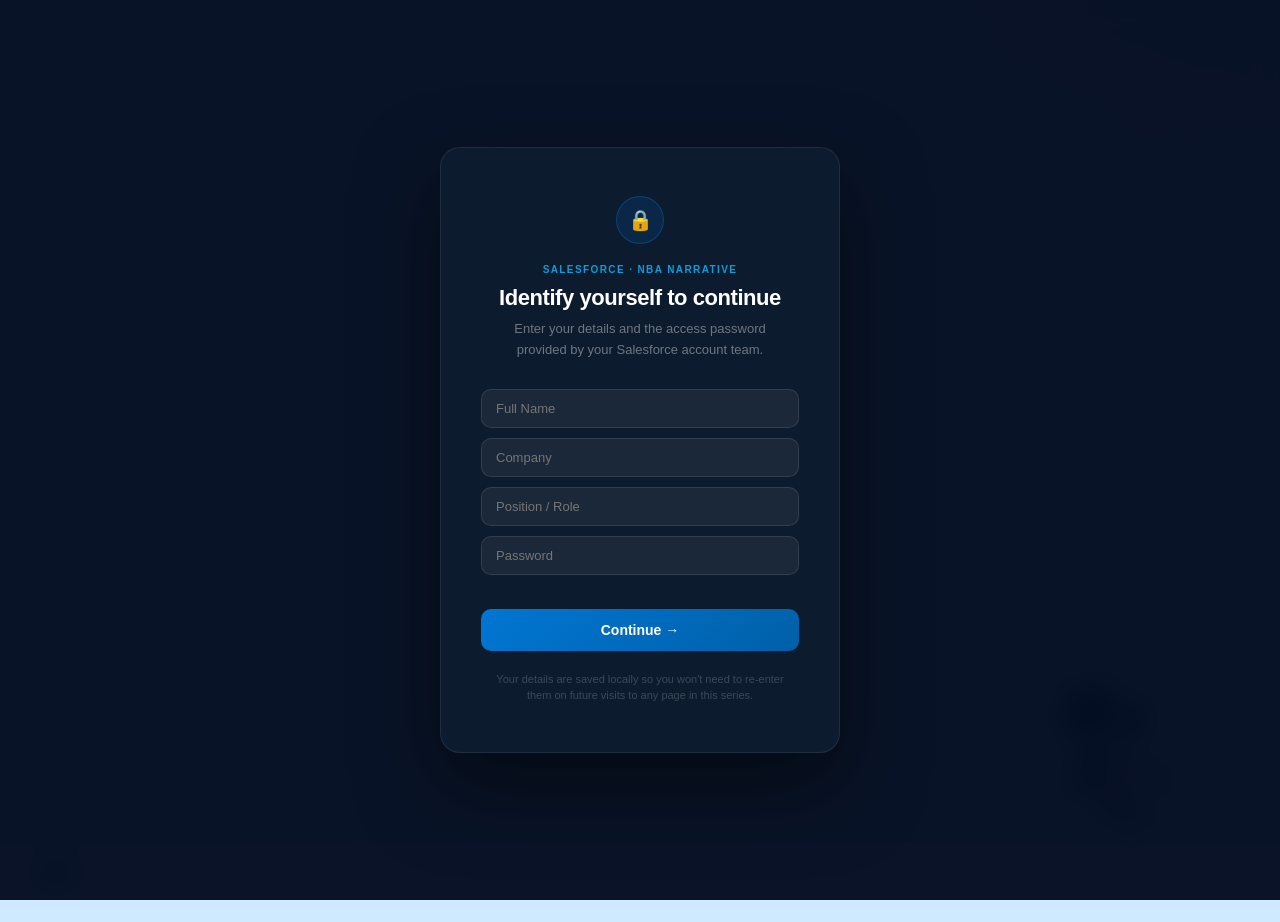
==== index.html @ 4ed5f7d3 "Initial: 7-slide decisioning hub framing deck Trimmed from nba-narrative slides-light-internal.html." ====
<!DOCTYPE html>
<html lang="en">
<head>
    <meta charset="UTF-8">
    <meta name="viewport" content="width=device-width, initial-scale=1.0">
    <title>Decisioning Hub Framing — Salesforce</title>
    <style>
        *, *::before, *::after {
            box-sizing: border-box;
            margin: 0;
            padding: 0;
        }

        :root {
            --navy:   #CFE9FE;
            --navy2:  #EAF5FE;
            --blue:   #022AC0;
            --blue2:  #022AC0;
            --royal:  #022AC0;
            --teal:   #04E1CB;
            --lblue:  #90D0FE;
            --gold:   #F6BC06;
            --white:  #002775;
            --text:   #002775;
            --card:   rgba(0, 39, 117, 0.06);
            --card-h: rgba(0, 39, 117, 0.12);
            --border: rgba(0, 39, 117, 0.14);
            --muted:  rgba(0, 39, 117, 0.6);
        }

        html, body {
            width: 100%;
            height: 100%;
            overflow: hidden;
            font-family: 'Segoe UI', Arial, sans-serif;
            background: var(--navy);
            color: var(--text);
            -webkit-font-smoothing: antialiased;
        }

        .bg-base {
            position: fixed;
            inset: 0;
            z-index: 0;
            pointer-events: none;
            background: radial-gradient(ellipse 90% 70% at 100% 0%, rgba(2, 42, 192, 0.07) 0%, transparent 55%),
                        radial-gradient(ellipse 60% 50% at 0% 100%, rgba(4, 225, 203, 0.04) 0%, transparent 50%),
                        linear-gradient(170deg, #CFE9FE 0%, #D8EFFE 60%, #CFE9FE 100%);
        }

        .bg-noise {
            position: fixed;
            inset: 0;
            z-index: 0;
            pointer-events: none;
            opacity: 0.012;
            background-image: url("data:image/svg+xml,%3Csvg viewBox='0 0 256 256' xmlns='http://www.w3.org/2000/svg'%3E%3Cfilter id='n'%3E%3CfeTurbulence type='fractalNoise' baseFrequency='0.9' numOctaves='4' stitchTiles='stitch'/%3E%3C/filter%3E%3Crect width='100%25' height='100%25' filter='url(%23n)'/%3E%3C/svg%3E");
            background-repeat: repeat;
            background-size: 200px 200px;
        }

        .deck {
            width: 100%;
            height: 100vh;
            position: relative;
            z-index: 1;
        }

        .slide {
            position: absolute;
            inset: 0;
            display: flex;
            align-items: center;
            justify-content: center;
            padding: 64px 108px 88px;
            opacity: 0;
            pointer-events: none;
            transition: opacity 0.45s cubic-bezier(0.4, 0, 0.2, 1), transform 0.45s cubic-bezier(0.4, 0, 0.2, 1);
            transform: translateY(22px);
        }

        .slide.active {
            opacity: 1;
            pointer-events: all;
            transform: translateY(0);
        }

        .slide.exit {
            opacity: 0;
            transform: translateY(-18px);
            transition: opacity 0.26s ease, transform 0.26s ease;
        }

        /* ── NAV BAR ── */
        .nav-bar {
            position: fixed;
            bottom: 0;
            left: 0;
            right: 0;
            z-index: 100;
            height: 56px;
            display: flex;
            align-items: center;
            justify-content: space-between;
            padding: 0 40px;
            background: rgba(255, 255, 255, 0.92);
            backdrop-filter: blur(20px);
            border-top: 1px solid rgba(0, 39, 117, 0.1);
        }

        .nav-brand {
            display: flex;
            align-items: center;
            gap: 12px;
        }

        .nav-sf-logo {
            height: 24px;
            width: auto;
        }

        .nav-divider {
            width: 1px;
            height: 18px;
            background: rgba(0, 39, 117, 0.14);
        }

        .nav-title {
            font-size: 11px;
            font-weight: 700;
            letter-spacing: 0.08em;
            text-transform: uppercase;
            color: rgba(0, 39, 117, 0.5);
        }

        .nav-controls {
            display: flex;
            align-items: center;
            gap: 14px;
        }

        .nav-btn {
            width: 30px;
            height: 30px;
            border-radius: 50%;
            border: 1px solid rgba(2, 42, 192, 0.3);
            background: none;
            color: rgba(0, 39, 117, 0.7);
            font-size: 15px;
            cursor: pointer;
            display: flex;
            align-items: center;
            justify-content: center;
            transition: all 0.2s;
            font-family: inherit;
        }

        .nav-btn:hover {
            border-color: var(--blue2);
            color: var(--blue2);
            background: rgba(2, 42, 192, 0.06);
        }

        .nav-btn:focus-visible {
            outline: 2px solid var(--blue2);
            outline-offset: 3px;
        }

        .nav-btn:disabled {
            opacity: 0.28;
            cursor: default;
        }

        .nav-counter {
            font-size: 11px;
            color: var(--muted);
            min-width: 32px;
            text-align: center;
            letter-spacing: 0.04em;
        }

        .nav-dots {
            display: flex;
            align-items: center;
            gap: 5px;
        }

        .dot {
            width: 5px;
            height: 5px;
            border-radius: 50%;
            background: rgba(0, 39, 117, 0.2);
            cursor: pointer;
            transition: all 0.3s;
            border: none;
            padding: 0;
            flex-shrink: 0;
        }

        .dot:focus-visible {
            outline: 2px solid var(--blue2);
            outline-offset: 3px;
            border-radius: 4px;
        }

        .dot.active {
            background: var(--blue2);
            width: 16px;
            border-radius: 3px;
        }

        .key-hint {
            position: fixed;
            bottom: 66px;
            right: 36px;
            font-size: 9px;
            color: rgba(0, 39, 117, 0.22);
            letter-spacing: 0.06em;
            display: flex;
            align-items: center;
            gap: 4px;
        }

        .key {
            padding: 2px 5px;
            border-radius: 3px;
            border: 1px solid rgba(0, 39, 117, 0.14);
            font-size: 8px;
        }

        /* ── TYPOGRAPHY ── */
        .eyebrow {
            font-size: 14px;
            font-weight: 700;
            letter-spacing: 0.18em;
            text-transform: uppercase;
            color: var(--blue2);
            margin-bottom: 16px;
        }

        .big {
            font-size: clamp(40px, 4.5vw, 66px);
            font-weight: 900;
            line-height: 1.05;
            letter-spacing: -0.03em;
            margin-bottom: 24px;
            color: var(--text);
        }

        .sub {
            font-size: clamp(17px, 1.6vw, 21px);
            color: var(--muted);
            line-height: 1.8;
            max-width: 540px;
        }

        .hl       { color: var(--blue2); }
        .hl-teal  { color: var(--teal); }
        .hl-gold  { color: #C89000; }
        .hl-lblue { color: #0057B8; }

        .accent-line {
            width: 40px;
            height: 3px;
            border-radius: 2px;
            margin-bottom: 20px;
            background: linear-gradient(90deg, var(--blue2), var(--teal));
        }

        /* ── 2-COLUMN ── */
        .two-col {
            display: flex;
            gap: 72px;
            align-items: center;
            max-width: 980px;
        }

        .two-col .col { flex: 1; }

        /* ── STAT GRID ── */
        .stat-grid {
            display: grid;
            grid-template-columns: 1fr 1fr;
            gap: 14px;
            width: 100%;
            max-width: 880px;
        }

        .stat-card {
            background: var(--card);
            border: 1px solid var(--border);
            border-radius: 16px;
            padding: 26px 22px;
            border-left: 3px solid var(--blue2);
            position: relative;
            overflow: hidden;
        }

        .stat-card::before {
            content: '';
            position: absolute;
            top: 0;
            left: 0;
            right: 0;
            height: 1px;
            background: linear-gradient(90deg, var(--blue2), transparent);
            opacity: 0.4;
        }

        .stat-card.teal  { border-left-color: #009E90; }
        .stat-card.teal::before  { background: linear-gradient(90deg, #009E90, transparent); }
        .stat-card.gold  { border-left-color: #C89000; }
        .stat-card.gold::before  { background: linear-gradient(90deg, #C89000, transparent); }
        .stat-card.lblue { border-left-color: #0057B8; }
        .stat-card.lblue::before { background: linear-gradient(90deg, #0057B8, transparent); }

        .stat-val {
            font-size: clamp(32px, 3.8vw, 50px);
            font-weight: 900;
            letter-spacing: -0.03em;
            line-height: 1;
            margin-bottom: 9px;
        }

        .stat-val.c-blue  { color: var(--blue2); }
        .stat-val.c-teal  { color: #007A72; }
        .stat-val.c-gold  { color: #C89000; }
        .stat-val.c-lblue { color: #0057B8; }

        .stat-label { font-size: 18px; font-weight: 700; margin-bottom: 8px; color: var(--text); }
        .stat-desc  { font-size: 15px; color: var(--muted); line-height: 1.65; }

        /* ── FLOW ── */
        .flow {
            display: flex;
            align-items: flex-start;
            width: 100%;
            max-width: 1020px;
        }

        .flow-step {
            flex: 1;
            display: flex;
            flex-direction: column;
            align-items: center;
            text-align: center;
        }

        .flow-icon {
            width: 76px;
            height: 76px;
            margin-bottom: 16px;
            display: flex;
            align-items: center;
            justify-content: center;
            background: rgba(2, 42, 192, 0.06);
            border: 1px solid rgba(2, 42, 192, 0.16);
            border-radius: 20px;
        }

        .flow-icon img { width: 46px; height: 46px; object-fit: contain; }

        .flow-step-num {
            font-size: 13px;
            font-weight: 700;
            letter-spacing: 0.12em;
            text-transform: uppercase;
            color: var(--blue2);
            margin-bottom: 6px;
        }

        .flow-step-title { font-size: 19px; font-weight: 700; margin-bottom: 8px; color: var(--text); }
        .flow-step-desc  { font-size: 15px; color: var(--muted); line-height: 1.6; max-width: 150px; }

        .flow-arrow {
            flex-shrink: 0;
            align-self: center;
            padding-bottom: 48px;
            color: rgba(2, 42, 192, 0.25);
            font-size: 20px;
            margin: 0 2px;
        }

        /* ── PLATFORM GRID ── */
        .platform-grid {
            display: grid;
            grid-template-columns: repeat(3, 1fr);
            gap: 11px;
            width: 100%;
            max-width: 880px;
        }

        .platform-card {
            background: var(--card);
            border: 1px solid var(--border);
            border-radius: 12px;
            padding: 16px 14px;
            display: flex;
            align-items: flex-start;
            gap: 12px;
            transition: background 0.2s, border-color 0.2s;
        }

        .platform-card:hover {
            background: var(--card-h);
            border-color: rgba(2, 42, 192, 0.28);
        }

        .platform-icon img { width: 34px; height: 34px; object-fit: contain; flex-shrink: 0; }
        .platform-num  { font-size: 13px; font-weight: 700; letter-spacing: 0.1em; text-transform: uppercase; color: var(--blue2); margin-bottom: 4px; }
        .platform-name { font-size: 17px; font-weight: 700; margin-bottom: 6px; color: var(--text); }
        .platform-desc { font-size: 14px; color: var(--muted); line-height: 1.55; }

        /* ── OUTCOME GRID ── */
        .outcome-grid {
            display: grid;
            grid-template-columns: 1fr 1fr;
            gap: 13px;
            width: 100%;
            max-width: 860px;
        }

        .outcome-card {
            background: var(--card);
            border: 1px solid var(--border);
            border-radius: 14px;
            padding: 22px;
            display: flex;
            gap: 14px;
            align-items: flex-start;
            transition: background 0.2s;
        }

        .outcome-card:hover { background: var(--card-h); }

        .outcome-bullet { width: 9px; height: 9px; border-radius: 50%; flex-shrink: 0; margin-top: 7px; }
        .outcome-title  { font-size: 17px; font-weight: 700; margin-bottom: 6px; color: var(--text); }
        .outcome-desc   { font-size: 15px; color: var(--muted); line-height: 1.65; }

        /* ── PROOF ── */
        .proof-row {
            display: flex;
            gap: 14px;
            width: 100%;
            max-width: 960px;
        }

        .proof-card {
            flex: 1;
            background: var(--card);
            border: 1px solid var(--border);
            border-radius: 16px;
            padding: 24px 20px;
            border-top: 3px solid var(--blue2);
            position: relative;
            overflow: hidden;
        }

        .proof-card::after {
            content: '';
            position: absolute;
            inset: 0;
            background: linear-gradient(180deg, rgba(2, 42, 192, 0.03) 0%, transparent 40%);
        }

        .proof-card.teal { border-top-color: #007A72; }
        .proof-card.teal::after { background: linear-gradient(180deg, rgba(0, 122, 114, 0.04) 0%, transparent 40%); }
        .proof-card.gold { border-top-color: #C89000; }
        .proof-card.gold::after { background: linear-gradient(180deg, rgba(200, 144, 0, 0.04) 0%, transparent 40%); }

        .proof-metric { font-size: 42px; font-weight: 900; letter-spacing: -0.03em; line-height: 1; margin-bottom: 3px; position: relative; color: var(--text); }
        .proof-co     { font-size: 14px; font-weight: 700; text-transform: uppercase; letter-spacing: 0.1em; color: var(--muted); margin-bottom: 12px; position: relative; }
        .proof-text   { font-size: 16px; color: var(--muted); line-height: 1.7; position: relative; }
        .proof-text strong { color: var(--text); }

        /* ── CTA ── */
        .cta-wrap {
            border: 1px solid rgba(2, 42, 192, 0.18);
            border-radius: 28px;
            padding: 50px 60px;
            text-align: center;
            max-width: 640px;
            background: rgba(255, 255, 255, 0.6);
            backdrop-filter: blur(12px);
            position: relative;
            overflow: hidden;
        }

        .cta-wrap::before {
            content: '';
            position: absolute;
            top: -1px;
            left: 50%;
            transform: translateX(-50%);
            width: 200px;
            height: 1px;
            background: linear-gradient(90deg, transparent, var(--blue2), transparent);
        }

        .cta-steps { display: flex; gap: 32px; justify-content: center; margin-top: 36px; }

        .cta-step-num {
            width: 26px;
            height: 26px;
            border-radius: 50%;
            margin: 0 auto 8px;
            background: rgba(2, 42, 192, 0.08);
            border: 1px solid rgba(2, 42, 192, 0.25);
            font-size: 11px;
            font-weight: 700;
            color: var(--blue2);
            display: flex;
            align-items: center;
            justify-content: center;
        }

        .cta-step-label { font-size: 17px; color: var(--muted); font-weight: 600; }

        /* ── DECORATIONS ── */
        .star-deco {
            position: absolute;
            pointer-events: none;
            user-select: none;
            z-index: 2;
        }

        .star-deco img {
            display: block;
            width: 28px;
            height: 28px;
            opacity: 0.3;
        }

        .char {
            position: absolute;
            pointer-events: none;
            user-select: none;
            z-index: 2;
        }

        .char img {
            display: block;
            height: 180px;
            width: auto;
        }

        /* ── MOMENTS THAT MATTER SLIDE ── */
        .mtm-row {
            display: flex;
            align-items: center;
            gap: 56px;
            max-width: 1060px;
            width: 100%;
        }

        .mtm-text {
            flex: 0 0 340px;
            display: flex;
            flex-direction: column;
        }

        .mtm-text .big {
            font-size: clamp(26px, 2.6vw, 38px);
        }

        .mtm-diagram {
            flex: 1;
            display: flex;
            align-items: center;
            justify-content: center;
            min-width: 0;
        }

        .mtm-diagram img {
            width: 100%;
            max-height: calc(100vh - 140px);
            object-fit: contain;
        }

        /* ── MOBILE ── */
        @media (max-width: 900px) {
            .slide { padding: 48px 64px 80px; }
        }

        @media (max-width: 768px) {
            html, body { overflow-y: auto; height: auto; }
            .deck { height: auto; }

            .slide {
                position: relative;
                opacity: 1 !important;
                transform: none !important;
                pointer-events: all;
                display: none;
                flex-direction: column;
                align-items: center;
                justify-content: flex-start;
                padding: 32px 20px 88px;
                gap: 20px;
                min-height: 100svh;
            }
            .slide.active { display: flex; }

            /* Typography */
            .eyebrow { font-size: 11px; letter-spacing: 0.14em; margin-bottom: 10px; }
            .big { font-size: clamp(26px, 7vw, 38px); }
            .sub { font-size: 15px; line-height: 1.75; }
            .accent-line { margin-bottom: 12px !important; }

            /* Two-col → stack */
            .two-col { flex-direction: column; gap: 4px; max-width: 100%; }
            .two-col .col:first-child { margin-bottom: 8px; }

            /* MTM → stack */
            .mtm-row { flex-direction: column; gap: 16px; }
            .mtm-text { flex: none; width: 100%; }
            .mtm-diagram img { max-height: 50svh; }

            /* Stat grid → single col */
            .stat-grid { grid-template-columns: 1fr; gap: 10px; max-width: 100%; }
            .stat-card { padding: 18px 16px; }
            .stat-val { font-size: 36px !important; }
            .stat-label { font-size: 14px; }
            .stat-desc { font-size: 12px; }

            /* Flow → 2-col wrap */
            .flow { flex-wrap: wrap; gap: 14px; justify-content: center; max-width: 100%; }
            .flow-arrow { display: none; }
            .flow-step { width: calc(50% - 8px); }
            .flow-icon { width: 52px; height: 52px; }
            .flow-icon img { width: 30px; height: 30px; }
            .flow-step-title { font-size: 14px; }
            .flow-step-desc { font-size: 12px; max-width: none; }

            /* Platform grid → 2 cols */
            .platform-grid { grid-template-columns: 1fr 1fr; gap: 8px; max-width: 100%; }
            .platform-card { padding: 12px 10px; gap: 8px; }
            .platform-icon img { width: 26px; height: 26px; }
            .platform-name { font-size: 13px; }
            .platform-desc { font-size: 11px; line-height: 1.45; }

            /* Outcome grid → single col */
            .outcome-grid { grid-template-columns: 1fr; gap: 10px; max-width: 100%; }
            .outcome-card { padding: 16px; gap: 12px; }
            .outcome-title { font-size: 14px; }
            .outcome-desc { font-size: 13px; }

            /* Proof → single col */
            .proof-row { flex-direction: column; gap: 10px; max-width: 100%; }
            .proof-card { padding: 20px 16px; }
            .proof-metric { font-size: 30px; }
            .proof-co { font-size: 11px; }
            .proof-text { font-size: 14px; }

            /* Competitor table → horizontal scroll */
            .comp-slide { overflow-x: auto; -webkit-overflow-scrolling: touch; max-width: 100%; }
            .comp-table { min-width: 560px; }
            .comp-table th { font-size: 10px; padding: 8px 10px; }
            .comp-table td { font-size: 11px; padding: 10px; }
            .comp-table td:first-child { width: 100px; font-size: 11px; }

            /* CTA */
            .cta-wrap { padding: 28px 20px; border-radius: 18px; max-width: 100%; }
            .cta-steps { flex-direction: row; gap: 20px; flex-wrap: wrap; justify-content: center; margin-top: 24px; }
            .cta-step-label { font-size: 13px; }

            /* Nav */
            .nav-bar { padding: 0 16px; }
            .nav-title { display: none; }
            .nav-divider { display: none; }
            .nav-dots { display: none; }
            .nav-counter { font-size: 12px; }

            /* Hide decorations */
            .key-hint, .star-deco, .char { display: none; }
        }

        @media (max-width: 480px) {
            .slide { padding: 24px 16px 84px; }
            .big { font-size: 26px; }
            .platform-grid { grid-template-columns: 1fr; }
            .flow-step { width: calc(50% - 7px); }
        }

        /* ── COMPETITOR TABLE ── */
        .comp-slide {
            width: 100%;
            max-width: 960px;
        }

        .comp-table {
            width: 100%;
            border-collapse: separate;
            border-spacing: 0;
        }

        .comp-table th {
            padding: 10px 14px;
            font-size: 13px;
            font-weight: 700;
            letter-spacing: 0.1em;
            text-transform: uppercase;
            color: rgba(0, 39, 117, 0.4);
            text-align: left;
            border-bottom: 1px solid rgba(0, 39, 117, 0.1);
        }

        .comp-table th.sf-col {
            color: var(--blue2);
        }

        .comp-table td {
            padding: 12px 14px;
            font-size: 15px;
            color: rgba(0, 39, 117, 0.78);
            border-bottom: 1px solid rgba(0, 39, 117, 0.06);
            vertical-align: top;
            line-height: 1.5;
        }

        .comp-table tr:last-child td { border-bottom: none; }

        .comp-table td:first-child {
            font-size: 14px;
            font-weight: 700;
            color: rgba(0, 39, 117, 0.55);
            letter-spacing: 0.02em;
            width: 160px;
        }

        .comp-table td.sf-cell {
            color: var(--text);
            font-weight: 600;
            background: rgba(2, 42, 192, 0.05);
        }

        .comp-table td.sf-cell .tick { color: #007A72; margin-right: 5px; }
        .comp-table td.comp-cell .tick  { color: rgba(0, 122, 114, 0.55); margin-right: 5px; }
        .comp-table td.comp-cell .cross { color: rgba(200, 0, 0, 0.5);  margin-right: 5px; }
        .comp-table td.comp-cell .part  { color: rgba(180, 120, 0, 0.7);  margin-right: 5px; }
    </style>
</head>
<body>
    <div class="bg-base"></div>
    <div class="bg-noise"></div>

    <div id="deck" class="deck">

        <!-- Slide 1: Title -->
        <section class="slide">
            <div style="text-align: center; max-width: 820px;">
                <div class="accent-line" style="margin: 0 auto 20px;"></div>
                <div class="eyebrow">Salesforce · Internal Briefing</div>
                <h1 class="big">Agentic<br><span class="hl">Decisioning.</span></h1>
                <p class="sub" style="margin: 0 auto;">The engine that determines the right action for every customer — and acts on it. At scale.</p>
            </div>
            <div class="star-deco" style="top: 100px; right: 120px;"><img src="sf-star-gold.png" alt=""></div>
            <div class="star-deco" style="top: 140px; right: 80px; opacity: 0.2;"><img src="sf-star-gold.png" style="width:16px;height:16px;opacity:1;"></div>
            <div class="char" style="bottom: 56px; right: 80px;"><img src="char-agent-astro-2.png" alt=""></div>
        </section>

        <!-- Slide 2: Moments That Matter -->
        <section class="slide mtm-slide">
            <div class="mtm-row">
                <div class="mtm-text">
                    <div class="accent-line" style="margin-bottom: 16px;"></div>
                    <div class="eyebrow">The Moments That Matter</div>
                    <h2 class="big" style="margin-bottom: 16px;">Every touchpoint fires a signal.<br><span class="hl">Most go unanswered.</span></h2>
                    <p class="sub">The diagram shows where NBA sits across Sales, Service and Marketing — and why the decisioning layer has to sit at the centre of all three.</p>
                </div>
                <div class="mtm-diagram">
                    <img src="moments-light.svg" alt="Moments That Matter — signals across Sales, Service and Marketing">
                </div>
            </div>
        </section>

        <!-- Slide 3: What It Is / How It Works -->
        <section class="slide">
            <div style="max-width: 1040px; width: 100%;">
                <div style="text-align: center; margin-bottom: 28px;">
                    <div class="accent-line" style="margin: 0 auto 12px;"></div>
                    <div class="eyebrow" style="margin-bottom: 10px;">What It Is</div>
                    <h2 class="big" style="font-size: clamp(22px, 2.4vw, 34px); margin-bottom: 16px;">The engine that connects signal to action.</h2>
                    <div style="display: flex; gap: 8px; justify-content: center; flex-wrap: wrap;">
                        <div style="padding: 5px 14px; border-radius: 20px; background: rgba(2,42,192,0.08); border: 1px solid rgba(2,42,192,0.22); font-size: 12px; font-weight: 700; color: var(--blue2); letter-spacing: 0.05em;">Real-time</div>
                        <div style="padding: 5px 14px; border-radius: 20px; background: rgba(0,122,114,0.08); border: 1px solid rgba(0,122,114,0.22); font-size: 12px; font-weight: 700; color: #007A72; letter-spacing: 0.05em;">AI-scored</div>
                        <div style="padding: 5px 14px; border-radius: 20px; background: rgba(0,87,184,0.08); border: 1px solid rgba(0,87,184,0.22); font-size: 12px; font-weight: 700; color: #0057B8; letter-spacing: 0.05em;">Self-improving</div>
                        <div style="padding: 5px 14px; border-radius: 20px; background: rgba(200,144,0,0.08); border: 1px solid rgba(200,144,0,0.22); font-size: 12px; font-weight: 700; color: #C89000; letter-spacing: 0.05em;">Every customer</div>
                    </div>
                </div>
                <div style="width: 40px; height: 1px; background: var(--border); margin: 0 auto 20px;"></div>
                <div class="eyebrow" style="text-align: center; margin-bottom: 22px;">How It Works</div>
                <div class="flow">
                    <div class="flow-step">
                        <div class="flow-icon"><img src="icon-data360.png" alt="Data 360"></div>
                        <div class="flow-step-num">01</div>
                        <div class="flow-step-title">Signal</div>
                        <div class="flow-step-desc">Customer data unified in real time</div>
                    </div>
                    <div class="flow-arrow">›</div>
                    <div class="flow-step">
                        <div class="flow-icon"><img src="icon-platform.png" alt="Einstein"></div>
                        <div class="flow-step-num">02</div>
                        <div class="flow-step-title">Decide</div>
                        <div class="flow-step-desc">AI scores every possible action</div>
                    </div>
                    <div class="flow-arrow">›</div>
                    <div class="flow-step">
                        <div class="flow-icon"><img src="icon-salesrevenue.png" alt="Select"></div>
                        <div class="flow-step-num">03</div>
                        <div class="flow-step-title">Select</div>
                        <div class="flow-step-desc">One winning action per customer</div>
                    </div>
                    <div class="flow-arrow">›</div>
                    <div class="flow-step">
                        <div class="flow-icon"><img src="icon-marketing.png" alt="Act"></div>
                        <div class="flow-step-num">04</div>
                        <div class="flow-step-title">Act</div>
                        <div class="flow-step-desc">Delivered via agent or channel</div>
                    </div>
                    <div class="flow-arrow">›</div>
                    <div class="flow-step">
                        <div class="flow-icon"><img src="icon-agentforce.png" alt="Learn"></div>
                        <div class="flow-step-num">05</div>
                        <div class="flow-step-title">Learn</div>
                        <div class="flow-step-desc">Outcome feeds back. Model improves.</div>
                    </div>
                </div>
                <p class="sub" style="text-align: center; max-width: 900px; margin: 20px auto 0; font-size: clamp(15px, 1.4vw, 18px);">Continuously. Across every customer. Every signal. Every channel.</p>
            </div>
        </section>

        <!-- Slide 4: The Platform -->
        <section class="slide">
            <div style="max-width: 980px; width: 100%;">
                <div class="accent-line" style="margin: 0 auto 12px;"></div>
                <div class="eyebrow" style="text-align: center; margin-bottom: 8px;">The Platform</div>
                <h2 class="big" style="text-align: center; font-size: clamp(26px, 3vw, 42px); margin-bottom: 22px;">Five layers. One connected system.</h2>

                <!-- 5 cards: icon top, ghost number, name, desc -->
                <div style="display: grid; grid-template-columns: repeat(5, 1fr); gap: 10px; margin-bottom: 16px;">

                    <div style="background: var(--card); border: 1px solid var(--border); border-radius: 14px; padding: 18px 16px; display: flex; flex-direction: column; gap: 12px; position: relative; overflow: hidden;">
                        <div style="position: absolute; top: 10px; right: 14px; font-size: 36px; font-weight: 900; color: rgba(0,39,117,0.06); line-height: 1; letter-spacing: -0.03em; pointer-events: none;">01</div>
                        <div style="width: 36px; height: 36px; border-radius: 10px; background: rgba(2,42,192,0.08); border: 1px solid rgba(2,42,192,0.14); display: flex; align-items: center; justify-content: center; flex-shrink: 0;">
                            <img src="icon-salesrevenue.png" style="width: 20px; height: 20px; object-fit: contain;">
                        </div>
                        <div>
                            <div style="font-size: 14px; font-weight: 700; color: var(--text); line-height: 1.3; margin-bottom: 5px;">Action Catalogue</div>
                            <div style="font-size: 13px; color: var(--muted); line-height: 1.55;">The catalogue — every possible action available to the engine</div>
                        </div>
                    </div>

                    <div style="background: var(--card); border: 1px solid var(--border); border-radius: 14px; padding: 18px 16px; display: flex; flex-direction: column; gap: 12px; position: relative; overflow: hidden;">
                        <div style="position: absolute; top: 10px; right: 14px; font-size: 36px; font-weight: 900; color: rgba(0,39,117,0.06); line-height: 1; letter-spacing: -0.03em; pointer-events: none;">02</div>
                        <div style="width: 36px; height: 36px; border-radius: 10px; background: rgba(2,42,192,0.08); border: 1px solid rgba(2,42,192,0.14); display: flex; align-items: center; justify-content: center; flex-shrink: 0;">
                            <img src="icon-data360.png" style="width: 20px; height: 20px; object-fit: contain;">
                        </div>
                        <div>
                            <div style="font-size: 14px; font-weight: 700; color: var(--text); line-height: 1.3; margin-bottom: 5px;">Data 360</div>
                            <div style="font-size: 13px; color: var(--muted); line-height: 1.55;">The signal — unified customer profile, real time</div>
                        </div>
                    </div>

                    <!-- Einstein card — highlighted -->
                    <div style="background: rgba(2,42,192,0.05); border: 1px solid rgba(2,42,192,0.2); border-radius: 14px; padding: 18px 16px; display: flex; flex-direction: column; gap: 12px; position: relative; overflow: hidden;">
                        <div style="position: absolute; top: 10px; right: 14px; font-size: 36px; font-weight: 900; color: rgba(2,42,192,0.08); line-height: 1; letter-spacing: -0.03em; pointer-events: none;">03</div>
                        <div style="display: flex; gap: 6px; align-items: center; flex-shrink: 0;">
                            <div style="width: 36px; height: 36px; border-radius: 10px; background: rgba(2,42,192,0.12); border: 1px solid rgba(2,42,192,0.2); display: flex; align-items: center; justify-content: center;">
                                <img src="icon-platform.png" style="width: 20px; height: 20px; object-fit: contain;">
                            </div>
                            <div style="width: 36px; height: 36px; border-radius: 10px; background: rgba(2,42,192,0.12); border: 1px solid rgba(2,42,192,0.2); display: flex; align-items: center; justify-content: center;">
                                <img src="icon-agentforce.png" style="width: 20px; height: 20px; object-fit: contain;">
                            </div>
                        </div>
                        <div>
                            <div style="font-size: 14px; font-weight: 700; color: var(--text); line-height: 1.3; margin-bottom: 5px;">Einstein Studio + Flow <span style="font-weight: 500; color: var(--muted);">or</span> Agentforce</div>
                            <div style="font-size: 13px; color: var(--muted); line-height: 1.55;">The brain — ML scoring at scale, or agentic reasoning for complex decisions</div>
                        </div>
                        <div style="display: flex; gap: 4px; flex-wrap: wrap; margin-top: -4px;">
                            <span style="font-size: 10px; font-weight: 700; letter-spacing: 0.08em; padding: 3px 7px; border-radius: 4px; background: rgba(2,42,192,0.1); color: var(--blue2);">ML · SCALE</span>
                            <span style="font-size: 10px; font-weight: 700; letter-spacing: 0.08em; padding: 3px 7px; border-radius: 4px; background: rgba(0,122,114,0.1); color: #007A72;">AGENTIC · REASONING</span>
                        </div>
                    </div>

                    <div style="background: var(--card); border: 1px solid var(--border); border-radius: 14px; padding: 18px 16px; display: flex; flex-direction: column; gap: 12px; position: relative; overflow: hidden;">
                        <div style="position: absolute; top: 10px; right: 14px; font-size: 36px; font-weight: 900; color: rgba(0,39,117,0.06); line-height: 1; letter-spacing: -0.03em; pointer-events: none;">04</div>
                        <div style="width: 36px; height: 36px; border-radius: 10px; background: rgba(2,42,192,0.08); border: 1px solid rgba(2,42,192,0.14); display: flex; align-items: center; justify-content: center; flex-shrink: 0;">
                            <img src="icon-marketing.png" style="width: 20px; height: 20px; object-fit: contain;">
                        </div>
                        <div>
                            <div style="font-size: 14px; font-weight: 700; color: var(--text); line-height: 1.3; margin-bottom: 5px;">Agentforce Marketing &amp; Personalization</div>
                            <div style="font-size: 13px; color: var(--muted); line-height: 1.55;">The execution — agentic two-way communication and real-time in-channel personalisation, at scale</div>
                        </div>
                    </div>

                    <div style="background: var(--card); border: 1px solid var(--border); border-radius: 14px; padding: 18px 16px; display: flex; flex-direction: column; gap: 12px; position: relative; overflow: hidden;">
                        <div style="position: absolute; top: 10px; right: 14px; font-size: 36px; font-weight: 900; color: rgba(0,39,117,0.06); line-height: 1; letter-spacing: -0.03em; pointer-events: none;">05</div>
                        <div style="width: 36px; height: 36px; border-radius: 10px; background: rgba(2,42,192,0.08); border: 1px solid rgba(2,42,192,0.14); display: flex; align-items: center; justify-content: center; flex-shrink: 0;">
                            <img src="icon-data360.png" style="width: 20px; height: 20px; object-fit: contain;">
                        </div>
                        <div>
                            <div style="font-size: 14px; font-weight: 700; color: var(--text); line-height: 1.3; margin-bottom: 5px;">Feedback Loop</div>
                            <div style="font-size: 13px; color: var(--muted); line-height: 1.55;">The learning — every outcome improves the model</div>
                        </div>
                    </div>

                </div>

                <!-- Two modes: single horizontal bar -->
                <div style="display: flex; border: 1px solid var(--border); border-radius: 12px; overflow: hidden; margin-bottom: 14px; background: rgba(255,255,255,0.5);">
                    <div style="flex: 1; padding: 14px 18px; border-right: 1px solid var(--border);">
                        <div style="display: flex; align-items: center; gap: 8px; margin-bottom: 4px;">
                            <div style="width: 8px; height: 8px; border-radius: 50%; background: var(--blue2); flex-shrink: 0;"></div>
                            <div style="font-size: 12px; font-weight: 800; letter-spacing: 0.13em; text-transform: uppercase; color: var(--blue2);">Mode 1 · ML at Scale</div>
                        </div>
                        <div style="font-size: 14px; color: var(--muted); line-height: 1.55; padding-left: 16px;">Einstein Studio + Flow — ML model scores every action, Flow arbitrates the winner. Fast, deterministic, auditable across millions of customers.</div>
                    </div>
                    <div style="flex: 1; padding: 14px 18px;">
                        <div style="display: flex; align-items: center; gap: 8px; margin-bottom: 4px;">
                            <div style="width: 8px; height: 8px; border-radius: 50%; background: #007A72; flex-shrink: 0;"></div>
                            <div style="font-size: 12px; font-weight: 800; letter-spacing: 0.13em; text-transform: uppercase; color: #007A72;">Mode 2 · Agentic Reasoning</div>
                        </div>
                        <div style="font-size: 14px; color: var(--muted); line-height: 1.55; padding-left: 16px;">Agentforce — an AI agent evaluates using live context and reasoning. For edge cases and nuance that rules can't resolve. Both modes work in tandem.</div>
                    </div>
                </div>

                <!-- Slack + Agentforce footer -->
                <div style="display: flex; align-items: center; gap: 8px;">
                    <img src="icon-slack.png" alt="Slack" style="width:14px;height:14px;object-fit:contain;opacity:0.4;">
                    <img src="icon-agentforce.png" alt="Agentforce" style="width:14px;height:14px;object-fit:contain;opacity:0.4;">
                    <div style="font-size: 11px; color: rgba(0,39,117,0.38); line-height: 1.4;"><strong style="color: rgba(0,39,117,0.45); font-weight: 600;">Slack &amp; Agentforce in the flow of work</strong> — bringing decisioning to where teams operate, optimising outcomes without switching context.</div>
                </div>

            </div>
        </section>

        <!-- Slide 5: What It Delivers -->
        <section class="slide">
            <div style="max-width: 900px;">
                <div class="accent-line" style="margin: 0 auto 14px;"></div>
                <div class="eyebrow" style="text-align: center; margin-bottom: 32px;">What It Delivers</div>
                <div class="outcome-grid">
                    <div class="outcome-card">
                        <div class="outcome-bullet" style="background: var(--blue2);"></div>
                        <div>
                            <div class="outcome-title">From weeks to seconds</div>
                            <div class="outcome-desc">Campaign time-to-market drops from 6 weeks to sub-second. The trigger determines timing — not the campaign calendar.</div>
                        </div>
                    </div>
                    <div class="outcome-card">
                        <div class="outcome-bullet" style="background: #007A72;"></div>
                        <div>
                            <div class="outcome-title">Full coverage, not just priority customers</div>
                            <div class="outcome-desc">The engine works across the entire customer base simultaneously. No customer falls through the cracks because a rep didn't have bandwidth.</div>
                        </div>
                    </div>
                    <div class="outcome-card">
                        <div class="outcome-bullet" style="background: #C89000;"></div>
                        <div>
                            <div class="outcome-title">Digital labour absorbs the volume</div>
                            <div class="outcome-desc">Agents handle qualification and outreach at scale. Human reps focus on the conversations that actually require them.</div>
                        </div>
                    </div>
                    <div class="outcome-card">
                        <div class="outcome-bullet" style="background: #0057B8;"></div>
                        <div>
                            <div class="outcome-title">A model that compounds with use</div>
                            <div class="outcome-desc">Every accept, decline, and ignore trains the model. After 3–4 months it reflects the customer's actual behaviour — proprietary, defensible, and impossible to replicate out of the box.</div>
                        </div>
                    </div>
                </div>
            </div>
        </section>

        <!-- Slide 6: Competitive -->
        <section class="slide">
            <div class="comp-slide">
                <div class="accent-line" style="margin: 0 auto 14px;"></div>
                <div class="eyebrow" style="text-align: center; margin-bottom: 8px;">The Competitive Edge</div>
                <h2 class="big" style="text-align: center; font-size: clamp(26px, 3vw, 42px); margin-bottom: 28px;">One platform. Nothing stitched.</h2>
                <table class="comp-table">
                    <thead>
                        <tr>
                            <th></th>
                            <th class="sf-col">Salesforce</th>
                            <th>Pega</th>
                            <th>Microsoft</th>
                            <th>Google</th>
                            <th>Sierra</th>
                        </tr>
                    </thead>
                    <tbody>
                        <tr>
                            <td>End-to-end platform</td>
                            <td class="sf-cell"><span class="tick">✓</span>Data → AI → CRM → Execution in one system</td>
                            <td class="comp-cell"><span class="part">~</span>Best-in-class decisioning — sits outside your CRM</td>
                            <td class="comp-cell"><span class="part">~</span>Three separate products — Fabric, Copilot, Dynamics</td>
                            <td class="comp-cell"><span class="part">~</span>Data &amp; AI only — no CRM, no execution layer</td>
                            <td class="comp-cell"><span class="cross">✗</span>Conversational AI only — no data platform, CRM or offer management</td>
                        </tr>
                        <tr>
                            <td>Real-time signal → action</td>
                            <td class="sf-cell"><span class="tick">✓</span>Signal fires → action taken in seconds</td>
                            <td class="comp-cell"><span class="part">~</span>Real-time capable — requires separate data stack</td>
                            <td class="comp-cell"><span class="part">~</span>Event Hubs can trigger — custom pipeline to action</td>
                            <td class="comp-cell"><span class="part">~</span>BigQuery is strong — signal stops at data layer</td>
                            <td class="comp-cell"><span class="part">~</span>Reactive in conversation — no proactive signal-to-action loop</td>
                        </tr>
                        <tr>
                            <td>Native CRM + rep surface</td>
                            <td class="sf-cell"><span class="tick">✓</span>Decision surfaces in rep flow — one click to act</td>
                            <td class="comp-cell"><span class="cross">✗</span>Recommendation arrives via API — no rep workflow</td>
                            <td class="comp-cell"><span class="part">~</span>Copilot for Sales exists — not wired to decisioning</td>
                            <td class="comp-cell"><span class="cross">✗</span>No CRM — contact centre only, no sales motion</td>
                            <td class="comp-cell"><span class="cross">✗</span>No CRM — front-end agent only, no rep or campaign layer</td>
                        </tr>
                        <tr>
                            <td>Marketer-operable</td>
                            <td class="sf-cell"><span class="tick">✓</span>Add or change actions in UI — no code, no tickets</td>
                            <td class="comp-cell"><span class="cross">✗</span>Specialist Pega consultants required</td>
                            <td class="comp-cell"><span class="cross">✗</span>Developer required for any modification</td>
                            <td class="comp-cell"><span class="cross">✗</span>ML engineer required to change scoring logic</td>
                            <td class="comp-cell"><span class="part">~</span>Low-code agent builder — but needs platform expertise to configure</td>
                        </tr>
                    </tbody>
                </table>
            </div>
        </section>

        <!-- Slide 7: Questions -->
        <section class="slide">
            <div style="text-align: center; max-width: 640px;">
                <div class="accent-line" style="margin: 0 auto 24px;"></div>
                <h2 class="big" style="font-size: clamp(48px, 6vw, 80px); margin-bottom: 16px;">Questions?</h2>
                <p class="sub" style="margin: 0 auto; font-size: 18px; color: var(--muted); letter-spacing: 0.04em;">Salesforce · Agentic Decisioning</p>
            </div>
            <div class="star-deco" style="top: 100px; right: 120px;"><img src="sf-star-gold.png" alt=""></div>
            <div class="star-deco" style="top: 140px; right: 80px; opacity: 0.2;"><img src="sf-star-gold.png" style="width:16px;height:16px;opacity:1;"></div>
            <div class="char" style="bottom: 56px; right: 80px;"><img src="char-agent-einstein-1.png" alt=""></div>
        </section>

    </div>

    <!-- Navigation -->
    <nav class="nav-bar" role="navigation" aria-label="Slide navigation">
        <div class="nav-brand">
            <img class="nav-sf-logo" src="sf-logo-cloud.png" alt="Salesforce">
            <div class="nav-divider"></div>
            <span class="nav-title">Agentic Decisioning</span>
        </div>
        <div class="nav-dots" role="tablist" id="progress"></div>
        <div class="nav-controls">
            <button class="nav-btn" id="btn-prev" aria-label="Previous slide">‹</button>
            <span class="nav-counter" id="counter">1 / 7</span>
            <button class="nav-btn" id="btn-next" aria-label="Next slide">›</button>
        </div>
    </nav>

    <div class="key-hint">
        <span class="key">←→</span> navigate <span class="key">Space</span> advance
    </div>

    <script src="gate.js" data-page="Decisioning Hub Framing"></script>

    <script>
        var slides  = document.querySelectorAll('#deck > .slide');
        var total   = slides.length;
        var current = 0;
        var busy    = false;
        var prog    = document.getElementById('progress');

        for (var i = 0; i < total; i++) {
            var dot = document.createElement('button');
            dot.className = 'dot' + (i === 0 ? ' active' : '');
            dot.setAttribute('role', 'tab');
            dot.setAttribute('aria-label', 'Slide ' + (i + 1));
            dot.setAttribute('aria-selected', i === 0 ? 'true' : 'false');
            dot.addEventListener('click', (function(idx) {
                return function() { goTo(idx); };
            })(i));
            prog.appendChild(dot);
        }

        function goTo(idx) {
            if (busy || idx === current || idx < 0 || idx >= total) return;
            busy = true;
            slides[current].classList.add('exit');
            var prev = current;
            current = idx;
            setTimeout(function() {
                slides[prev].classList.remove('active', 'exit');
                slides[current].classList.add('active');
                updateUI();
                setTimeout(function() { busy = false; }, 450);
            }, 260);
        }

        function navigate(dir) { goTo(current + dir); }

        function updateUI() {
            document.getElementById('counter').textContent = (current + 1) + ' / ' + total;
            document.getElementById('btn-prev').disabled = current === 0;
            document.getElementById('btn-next').disabled = current === total - 1;
            document.getElementById('btn-prev').setAttribute('aria-label', 'Previous slide (slide ' + current + ' of ' + total + ')');
            document.getElementById('btn-next').setAttribute('aria-label', 'Next slide (slide ' + (current + 2) + ' of ' + total + ')');
            document.querySelectorAll('.dot').forEach(function(d, i) {
                d.classList.toggle('active', i === current);
                d.setAttribute('aria-selected', i === current ? 'true' : 'false');
            });
        }

        document.getElementById('btn-prev').addEventListener('click', function() { navigate(-1); });
        document.getElementById('btn-next').addEventListener('click', function() { navigate(1); });

        document.addEventListener('keydown', function(e) {
            if (e.key === 'ArrowRight' || e.key === 'ArrowDown' || e.key === ' ') { e.preventDefault(); navigate(1); }
            if (e.key === 'ArrowLeft'  || e.key === 'ArrowUp')                    { e.preventDefault(); navigate(-1); }
        });

        var tx = null;
        document.addEventListener('touchstart', function(e) { tx = e.touches[0].clientX; });
        document.addEventListener('touchend',   function(e) {
            if (tx === null) return;
            if (Math.abs(e.changedTouches[0].clientX - tx) > 50) navigate(e.changedTouches[0].clientX - tx < 0 ? 1 : -1);
            tx = null;
        });

        slides[0].classList.add('active');
        updateUI();
    </script>
</body>
</html>
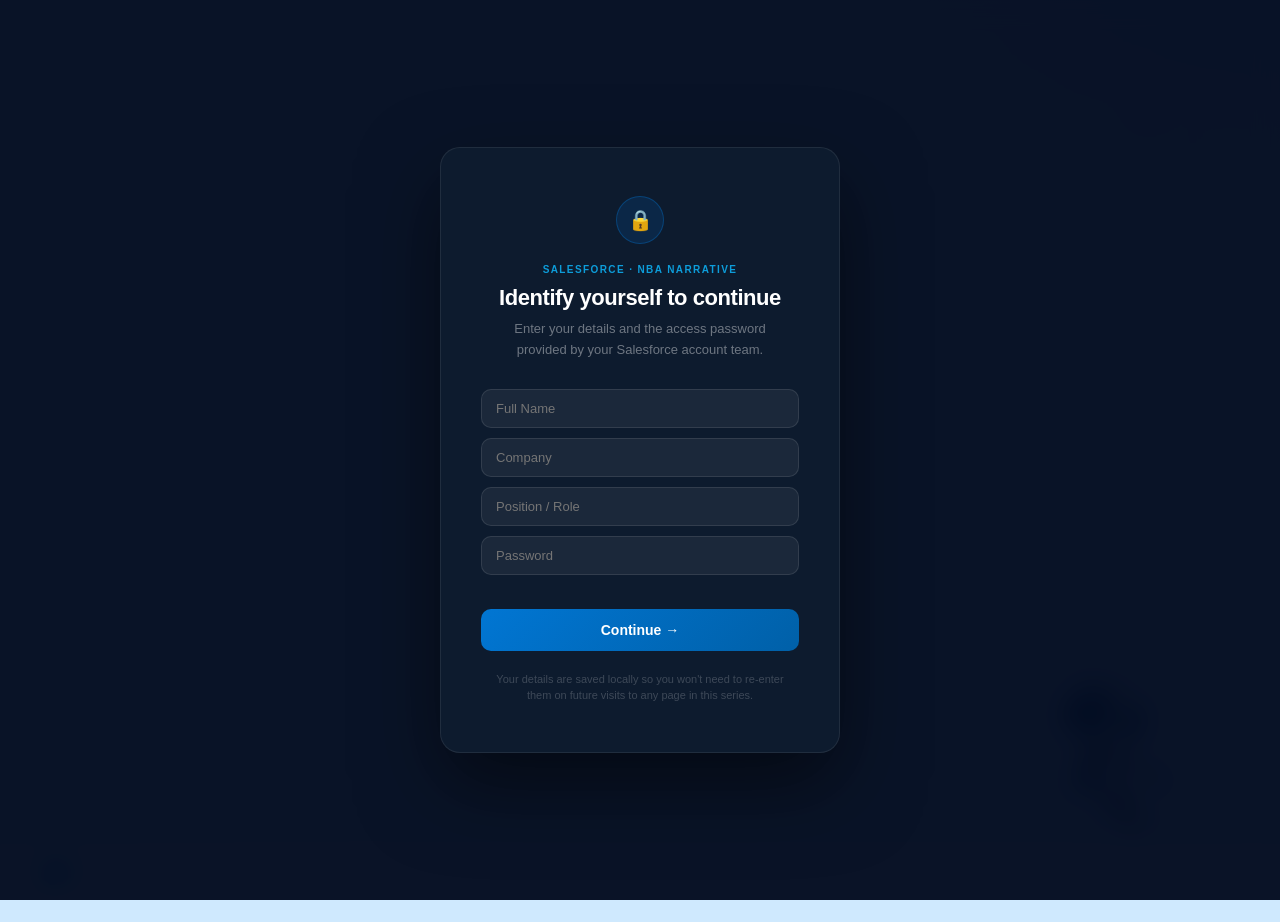
==== commit 59296287: "Add vibe-coding setup (slides 2-5) Inserts 4 new slides after the cover: - Slide 2: The barrier to b" ====
--- a/index.html
+++ b/index.html
@@ -759,7 +759,123 @@
             <div class="char" style="bottom: 56px; right: 80px;"><img src="char-agent-astro-2.png" alt=""></div>
         </section>
 
-        <!-- Slide 2: Moments That Matter -->
+        <!-- Slide 2: The barrier has disappeared -->
+        <section class="slide">
+            <div style="max-width: 1040px; width: 100%;">
+                <div style="text-align: center; margin-bottom: 36px;">
+                    <div class="accent-line" style="margin: 0 auto 14px;"></div>
+                    <div class="eyebrow" style="margin-bottom: 10px;">The Shift</div>
+                    <h2 class="big" style="font-size: clamp(32px, 3.6vw, 52px); margin-bottom: 0;">The barrier to building<br><span class="hl">has disappeared.</span></h2>
+                </div>
+                <div style="display: grid; grid-template-columns: 1fr auto 1fr; gap: 20px; align-items: stretch;">
+                    <div style="background: var(--card); border: 1px solid var(--border); border-radius: 16px; padding: 26px 26px 28px;">
+                        <div style="font-size: 12px; font-weight: 800; letter-spacing: 0.14em; text-transform: uppercase; color: #C89000; margin-bottom: 10px;">Then</div>
+                        <div style="font-size: clamp(22px, 2.2vw, 30px); font-weight: 900; color: #C89000; line-height: 1.1; letter-spacing: -0.02em; margin-bottom: 16px;">12+ people &middot; 12&ndash;18 months</div>
+                        <div style="font-size: 15px; color: var(--muted); line-height: 1.65;">Engineering code review. Security sign-off. Legal review. Risk committee. Regulatory consideration. Seven-figure budget. All before a single customer sees it.</div>
+                    </div>
+                    <div style="display: flex; align-items: center; justify-content: center; font-size: 40px; font-weight: 300; color: var(--muted);">&rarr;</div>
+                    <div style="background: rgba(2,42,192,0.05); border: 1px solid rgba(2,42,192,0.22); border-radius: 16px; padding: 26px 26px 28px;">
+                        <div style="font-size: 12px; font-weight: 800; letter-spacing: 0.14em; text-transform: uppercase; color: var(--blue2); margin-bottom: 10px;">Now</div>
+                        <div style="font-size: clamp(22px, 2.2vw, 30px); font-weight: 900; color: var(--blue2); line-height: 1.1; letter-spacing: -0.02em; margin-bottom: 16px;">1 person &middot; 2 weeks</div>
+                        <div style="font-size: 15px; color: var(--muted); line-height: 1.65;">AI coding assistant. Evenings and weekends. ~$200/month in tooling. In production before IT knows it exists.</div>
+                    </div>
+                </div>
+            </div>
+        </section>
+
+        <!-- Slide 3: The proof -->
+        <section class="slide">
+            <div style="max-width: 980px; width: 100%;">
+                <div style="text-align: center; margin-bottom: 24px;">
+                    <div class="accent-line" style="margin: 0 auto 12px;"></div>
+                    <div class="eyebrow" style="margin-bottom: 10px;">The Proof</div>
+                    <p style="font-size: 14px; color: var(--muted); max-width: 640px; margin: 0 auto 16px; letter-spacing: 0.02em;">Better Game Golf &mdash; built solo, holding a full-time job at Salesforce</p>
+                    <h2 class="big" style="font-size: clamp(32px, 3.6vw, 52px); margin-bottom: 0;">One person. One week.<br><span class="hl">In production.</span></h2>
+                </div>
+                <div style="display: flex; flex-wrap: wrap; gap: 8px; justify-content: center; margin-bottom: 28px; max-width: 780px; margin-left: auto; margin-right: auto;">
+                    <div style="padding: 6px 14px; border-radius: 20px; background: var(--card); border: 1px solid var(--border); font-size: 12px; font-weight: 700; color: var(--text); letter-spacing: 0.04em;">Claude</div>
+                    <div style="padding: 6px 14px; border-radius: 20px; background: var(--card); border: 1px solid var(--border); font-size: 12px; font-weight: 700; color: var(--text); letter-spacing: 0.04em;">OpenAI GPT-4o</div>
+                    <div style="padding: 6px 14px; border-radius: 20px; background: var(--card); border: 1px solid var(--border); font-size: 12px; font-weight: 700; color: var(--text); letter-spacing: 0.04em;">Vercel</div>
+                    <div style="padding: 6px 14px; border-radius: 20px; background: var(--card); border: 1px solid var(--border); font-size: 12px; font-weight: 700; color: var(--text); letter-spacing: 0.04em;">Supabase</div>
+                    <div style="padding: 6px 14px; border-radius: 20px; background: var(--card); border: 1px solid var(--border); font-size: 12px; font-weight: 700; color: var(--text); letter-spacing: 0.04em;">Stripe</div>
+                    <div style="padding: 6px 14px; border-radius: 20px; background: var(--card); border: 1px solid var(--border); font-size: 12px; font-weight: 700; color: var(--text); letter-spacing: 0.04em;">ElevenLabs</div>
+                    <div style="padding: 6px 14px; border-radius: 20px; background: var(--card); border: 1px solid var(--border); font-size: 12px; font-weight: 700; color: var(--text); letter-spacing: 0.04em;">Meta Graph API</div>
+                    <div style="padding: 6px 14px; border-radius: 20px; background: var(--card); border: 1px solid var(--border); font-size: 12px; font-weight: 700; color: var(--text); letter-spacing: 0.04em;">Resend</div>
+                    <div style="padding: 6px 14px; border-radius: 20px; background: var(--card); border: 1px solid var(--border); font-size: 12px; font-weight: 700; color: var(--text); letter-spacing: 0.04em;">GitHub</div>
+                </div>
+                <div style="border-left: 4px solid var(--blue2); padding: 6px 0 6px 22px; max-width: 720px; margin: 0 auto;">
+                    <p style="font-size: 18px; font-weight: 600; line-height: 1.5; color: var(--text); font-style: italic;">&ldquo;Someone on your team has already built something like this. You just don&rsquo;t know about it yet.&rdquo;</p>
+                </div>
+            </div>
+        </section>
+
+        <!-- Slide 4: Enterprise IT -->
+        <section class="slide">
+            <div style="max-width: 880px;">
+                <div class="accent-line" style="margin: 0 auto 14px;"></div>
+                <div class="eyebrow" style="text-align: center; margin-bottom: 14px; color: #C89000;">The Catch</div>
+                <h2 class="big" style="text-align: center; font-size: clamp(32px, 3.6vw, 52px); margin-bottom: 26px;">Now try getting that stack<br>through <span style="color: #C89000;">enterprise IT.</span></h2>
+                <p class="sub" style="text-align: center; max-width: 720px; margin: 0 auto; font-size: clamp(16px, 1.5vw, 20px);">10 vendors. 6&ndash;12 months of approval cycles each. Security questionnaires. DPAs. Risk committees. Procurement sign-off.</p>
+                <p class="sub" style="text-align: center; max-width: 720px; margin: 20px auto 0; font-size: clamp(16px, 1.5vw, 20px); color: var(--muted); font-style: italic;">The technology will have moved on entirely before you&rsquo;re done.</p>
+            </div>
+        </section>
+
+        <!-- Slide 5: Governed Building -->
+        <section class="slide">
+            <div style="max-width: 1080px; width: 100%;">
+                <div style="text-align: center; margin-bottom: 26px;">
+                    <div class="accent-line" style="margin: 0 auto 12px;"></div>
+                    <div class="eyebrow" style="margin-bottom: 10px;">Governed Building</div>
+                    <h2 class="big" style="font-size: clamp(28px, 3.2vw, 46px); margin-bottom: 16px;">Same speed to build. <span class="hl">Safe to run.</span></h2>
+                    <p class="sub" style="max-width: 820px; margin: 0 auto; font-size: clamp(15px, 1.4vw, 18px);">Locking it down kills innovation &mdash; the shadow stack just grows. Build on the platform instead: the pace of vibe coding, with enterprise controls already in place.</p>
+                </div>
+                <div style="display: grid; grid-template-columns: repeat(4, 1fr); gap: 12px;">
+                    <div style="background: var(--card); border: 1px solid var(--border); border-radius: 14px; padding: 18px 16px; display: flex; flex-direction: column; gap: 10px; position: relative; overflow: hidden;">
+                        <div style="position: absolute; top: 10px; right: 14px; font-size: 34px; font-weight: 900; color: rgba(0,39,117,0.06); line-height: 1; letter-spacing: -0.03em; pointer-events: none;">01</div>
+                        <div style="width: 34px; height: 34px; border-radius: 10px; background: rgba(2,42,192,0.08); border: 1px solid rgba(2,42,192,0.14); display: flex; align-items: center; justify-content: center; flex-shrink: 0;">
+                            <img src="icon-data360.png" style="width: 18px; height: 18px; object-fit: contain;">
+                        </div>
+                        <div>
+                            <div style="font-size: 14px; font-weight: 700; color: var(--text); line-height: 1.3; margin-bottom: 5px;">Unified Data Foundation</div>
+                            <div style="font-size: 12.5px; color: var(--muted); line-height: 1.55;">Data 360 with an industry model. Customer data stays in one place, governed by default.</div>
+                        </div>
+                    </div>
+                    <div style="background: var(--card); border: 1px solid var(--border); border-radius: 14px; padding: 18px 16px; display: flex; flex-direction: column; gap: 10px; position: relative; overflow: hidden;">
+                        <div style="position: absolute; top: 10px; right: 14px; font-size: 34px; font-weight: 900; color: rgba(0,39,117,0.06); line-height: 1; letter-spacing: -0.03em; pointer-events: none;">02</div>
+                        <div style="width: 34px; height: 34px; border-radius: 10px; background: rgba(2,42,192,0.08); border: 1px solid rgba(2,42,192,0.14); display: flex; align-items: center; justify-content: center; flex-shrink: 0;">
+                            <img src="icon-agentforce.png" style="width: 18px; height: 18px; object-fit: contain;">
+                        </div>
+                        <div>
+                            <div style="font-size: 14px; font-weight: 700; color: var(--text); line-height: 1.3; margin-bottom: 5px;">Tools, Not Freeform LLMs</div>
+                            <div style="font-size: 12.5px; color: var(--muted); line-height: 1.55;">Agentforce functions with typed inputs and outputs. The agent calls tools &mdash; it doesn&rsquo;t improvise.</div>
+                        </div>
+                    </div>
+                    <div style="background: rgba(2,42,192,0.05); border: 1px solid rgba(2,42,192,0.2); border-radius: 14px; padding: 18px 16px; display: flex; flex-direction: column; gap: 10px; position: relative; overflow: hidden;">
+                        <div style="position: absolute; top: 10px; right: 14px; font-size: 34px; font-weight: 900; color: rgba(2,42,192,0.08); line-height: 1; letter-spacing: -0.03em; pointer-events: none;">03</div>
+                        <div style="width: 34px; height: 34px; border-radius: 10px; background: rgba(2,42,192,0.12); border: 1px solid rgba(2,42,192,0.2); display: flex; align-items: center; justify-content: center; flex-shrink: 0;">
+                            <img src="icon-platform.png" style="width: 18px; height: 18px; object-fit: contain;">
+                        </div>
+                        <div>
+                            <div style="font-size: 14px; font-weight: 700; color: var(--text); line-height: 1.3; margin-bottom: 5px;">Trust Layer, Baked In</div>
+                            <div style="font-size: 12.5px; color: var(--muted); line-height: 1.55;">Every LLM call runs through Einstein Trust Layer. Audit trails, residency and prompt masking from day one.</div>
+                        </div>
+                    </div>
+                    <div style="background: var(--card); border: 1px solid var(--border); border-radius: 14px; padding: 18px 16px; display: flex; flex-direction: column; gap: 10px; position: relative; overflow: hidden;">
+                        <div style="position: absolute; top: 10px; right: 14px; font-size: 34px; font-weight: 900; color: rgba(0,39,117,0.06); line-height: 1; letter-spacing: -0.03em; pointer-events: none;">04</div>
+                        <div style="width: 34px; height: 34px; border-radius: 10px; background: rgba(2,42,192,0.08); border: 1px solid rgba(2,42,192,0.14); display: flex; align-items: center; justify-content: center; flex-shrink: 0;">
+                            <img src="icon-marketing.png" style="width: 18px; height: 18px; object-fit: contain;">
+                        </div>
+                        <div>
+                            <div style="font-size: 14px; font-weight: 700; color: var(--text); line-height: 1.3; margin-bottom: 5px;">Every Channel, One System</div>
+                            <div style="font-size: 12.5px; color: var(--muted); line-height: 1.55;">Signal &rarr; decision &rarr; action across Sales, Service and Marketing. No stitched vendors, no custom glue.</div>
+                        </div>
+                    </div>
+                </div>
+                <p style="text-align: center; margin-top: 22px; font-size: 13px; color: rgba(0,39,117,0.5); letter-spacing: 0.04em;">Same builder energy. All data in one place. All AI calls through the Trust Layer. All decisions auditable.</p>
+            </div>
+        </section>
+
+        <!-- Slide 6: Moments That Matter -->
         <section class="slide mtm-slide">
             <div class="mtm-row">
                 <div class="mtm-text">
@@ -774,7 +890,7 @@
             </div>
         </section>
 
-        <!-- Slide 3: What It Is / How It Works -->
+        <!-- Slide 7: What It Is / How It Works -->
         <section class="slide">
             <div style="max-width: 1040px; width: 100%;">
                 <div style="text-align: center; margin-bottom: 28px;">
@@ -830,7 +946,7 @@
             </div>
         </section>
 
-        <!-- Slide 4: The Platform -->
+        <!-- Slide 8: The Platform -->
         <section class="slide">
             <div style="max-width: 980px; width: 100%;">
                 <div class="accent-line" style="margin: 0 auto 12px;"></div>
@@ -935,7 +1051,7 @@
             </div>
         </section>
 
-        <!-- Slide 5: What It Delivers -->
+        <!-- Slide 9: What It Delivers -->
         <section class="slide">
             <div style="max-width: 900px;">
                 <div class="accent-line" style="margin: 0 auto 14px;"></div>
@@ -973,7 +1089,7 @@
             </div>
         </section>
 
-        <!-- Slide 6: Competitive -->
+        <!-- Slide 10: Competitive -->
         <section class="slide">
             <div class="comp-slide">
                 <div class="accent-line" style="margin: 0 auto 14px;"></div>
@@ -1028,7 +1144,7 @@
             </div>
         </section>
 
-        <!-- Slide 7: Questions -->
+        <!-- Slide 11: Questions -->
         <section class="slide">
             <div style="text-align: center; max-width: 640px;">
                 <div class="accent-line" style="margin: 0 auto 24px;"></div>
@@ -1052,7 +1168,7 @@
         <div class="nav-dots" role="tablist" id="progress"></div>
         <div class="nav-controls">
             <button class="nav-btn" id="btn-prev" aria-label="Previous slide">‹</button>
-            <span class="nav-counter" id="counter">1 / 7</span>
+            <span class="nav-counter" id="counter">1 / 11</span>
             <button class="nav-btn" id="btn-next" aria-label="Next slide">›</button>
         </div>
     </nav>
